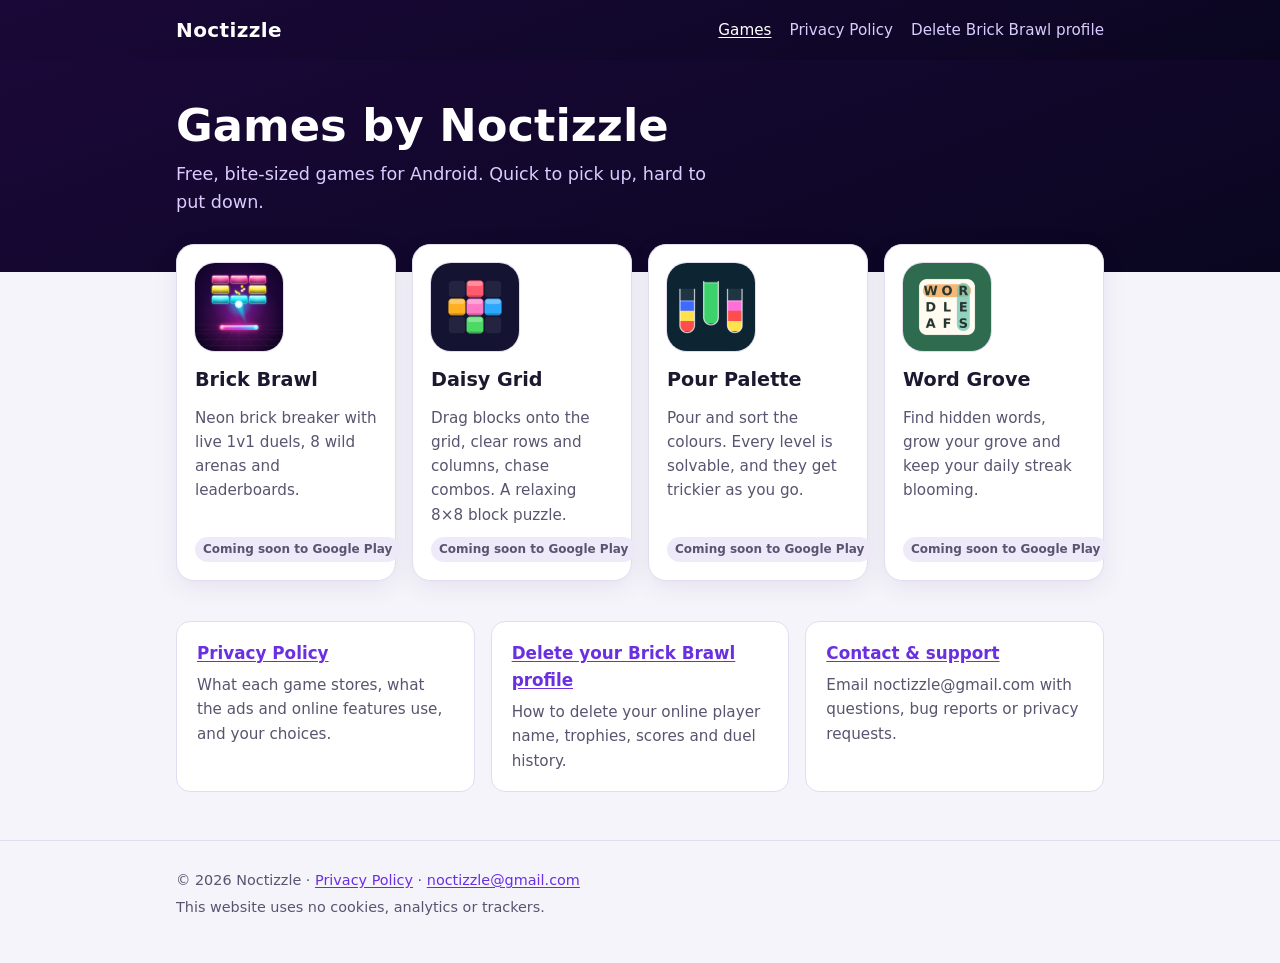
==== index.html @ 05435099 "Publish site from pocket-arcade 3c68134 with uncommitted changes Co-Authored-By: Claude Opus 5.5 <no" ====
<!doctype html>
<html lang="en-GB">
  <head>
    <meta charset="utf-8" />
    <meta name="viewport" content="width=device-width, initial-scale=1" />
    <title>Noctizzle — Games</title>
    <meta
      name="description"
      content="Noctizzle makes Brick Brawl, Daisy Grid, Pour Palette and Word Grove: free casual games for Android."
    />
    <link rel="icon" href="img/favicon.png" />
    <link rel="stylesheet" href="styles.css" />
  </head>
  <body>
    <header class="site-header">
      <div class="wrap">
        <a class="brand" href="./">Noctizzle</a>
        <nav class="site-nav" aria-label="Main">
          <a href="./" aria-current="page">Games</a>
          <a href="privacy.html">Privacy Policy</a>
          <a href="delete-account.html">Delete Brick Brawl profile</a>
        </nav>
      </div>
    </header>

    <main>
      <section class="hero">
        <div class="wrap">
          <h1>Games by Noctizzle</h1>
          <p>Free, bite-sized games for Android. Quick to pick up, hard to put down.</p>
        </div>
      </section>

      <div class="wrap">
        <ul class="games">
          <li class="game" id="brick-brawl">
            <img src="img/brick-brawl.png" alt="Brick Brawl icon" width="88" height="88" />
            <h2>Brick Brawl</h2>
            <p>Neon brick breaker with live 1v1 duels, 8 wild arenas and leaderboards.</p>
            <span class="badge">Coming soon to Google Play</span>
          </li>
          <li class="game" id="daisy-grid">
            <img src="img/daisy-grid.png" alt="Daisy Grid icon" width="88" height="88" />
            <h2>Daisy Grid</h2>
            <p>Drag blocks onto the grid, clear rows and columns, chase combos. A relaxing 8×8 block puzzle.</p>
            <span class="badge">Coming soon to Google Play</span>
          </li>
          <li class="game" id="pour-palette">
            <img src="img/pour-palette.png" alt="Pour Palette icon" width="88" height="88" />
            <h2>Pour Palette</h2>
            <p>Pour and sort the colours. Every level is solvable, and they get trickier as you go.</p>
            <span class="badge">Coming soon to Google Play</span>
          </li>
          <li class="game" id="word-grove">
            <img src="img/word-grove.png" alt="Word Grove icon" width="88" height="88" />
            <h2>Word Grove</h2>
            <p>Find hidden words, grow your grove and keep your daily streak blooming.</p>
            <span class="badge">Coming soon to Google Play</span>
          </li>
        </ul>

        <section class="links" aria-label="Privacy and support">
          <div class="card">
            <h2><a href="privacy.html">Privacy Policy</a></h2>
            <p>What each game stores, what the ads and online features use, and your choices.</p>
          </div>
          <div class="card">
            <h2><a href="delete-account.html">Delete your Brick Brawl profile</a></h2>
            <p>How to delete your online player name, trophies, scores and duel history.</p>
          </div>
          <div class="card">
            <h2><a href="mailto:noctizzle@gmail.com">Contact &amp; support</a></h2>
            <p>Email noctizzle@gmail.com with questions, bug reports or privacy requests.</p>
          </div>
        </section>
      </div>
    </main>

    <footer class="site-footer">
      <div class="wrap">
        <p>
          © 2026 Noctizzle · <a href="privacy.html">Privacy Policy</a> ·
          <a href="mailto:noctizzle@gmail.com">noctizzle@gmail.com</a>
        </p>
        <p>This website uses no cookies, analytics or trackers.</p>
      </div>
    </footer>
  </body>
</html>
---- styles.css ----
/* Noctizzle site. No web fonts, scripts, cookies or trackers: every page is plain HTML + this file. */

:root {
  --bg: #f6f4fb;
  --surface: #ffffff;
  --surface-alt: #efeaf9;
  --text: #1b1830;
  --muted: #59546f;
  --accent: #6a2fe0;
  --accent-text: #ffffff;
  --border: #e1dcef;
  --night-1: #1a0838;
  --night-2: #0a0620;
  color-scheme: light;
}

@media (prefers-color-scheme: dark) {
  :root {
    --bg: #0c0a18;
    --surface: #161328;
    --surface-alt: #1f1b38;
    --text: #f1eefc;
    --muted: #aaa4c7;
    --accent: #b48cff;
    --accent-text: #120d24;
    --border: #2b2648;
    color-scheme: dark;
  }
}

*,
*::before,
*::after {
  box-sizing: border-box;
}

html {
  -webkit-text-size-adjust: 100%;
  text-size-adjust: 100%;
}

body {
  margin: 0;
  background: var(--bg);
  color: var(--text);
  font:
    17px/1.6 system-ui,
    -apple-system,
    'Segoe UI',
    Roboto,
    'Helvetica Neue',
    Arial,
    sans-serif;
}

a {
  color: var(--accent);
  text-underline-offset: 2px;
}

a:focus-visible,
.table-scroll:focus-visible {
  outline: 3px solid var(--accent);
  outline-offset: 2px;
  border-radius: 4px;
}

/* The accent is too dark to see as a focus ring on the night-sky header. */
.site-header a:focus-visible {
  outline-color: #fff;
}

.wrap {
  width: 100%;
  max-width: 960px;
  margin: 0 auto;
  padding: 0 16px;
}

.prose {
  max-width: 720px;
}

/* Header */

.site-header {
  background: linear-gradient(160deg, var(--night-1), var(--night-2));
  color: #fff;
}

.site-header .wrap {
  display: flex;
  flex-wrap: wrap;
  align-items: center;
  justify-content: space-between;
  gap: 8px 24px;
  padding-top: 14px;
  padding-bottom: 14px;
}

.brand {
  color: #fff;
  font-weight: 800;
  font-size: 1.25rem;
  letter-spacing: 0.02em;
  text-decoration: none;
}

.site-nav {
  display: flex;
  flex-wrap: wrap;
  gap: 4px 18px;
  font-size: 0.95rem;
}

.site-nav a {
  color: #d9ccff;
  text-decoration: none;
}

.site-nav a:hover,
.site-nav a[aria-current='page'] {
  color: #fff;
  text-decoration: underline;
}

/* Home */

.hero {
  background: linear-gradient(160deg, var(--night-1), var(--night-2));
  color: #fff;
  padding: 40px 0 56px;
}

.hero h1 {
  margin: 0 0 8px;
  font-size: clamp(1.9rem, 6vw, 2.8rem);
  line-height: 1.15;
}

.hero p {
  margin: 0;
  max-width: 560px;
  color: #d9ccff;
  font-size: 1.1rem;
}

.games {
  display: grid;
  grid-template-columns: repeat(auto-fill, minmax(210px, 1fr));
  gap: 16px;
  margin: -28px 0 40px;
  padding: 0;
  list-style: none;
}

.game {
  display: flex;
  flex-direction: column;
  gap: 10px;
  padding: 18px;
  background: var(--surface);
  border: 1px solid var(--border);
  border-radius: 18px;
  box-shadow: 0 6px 24px rgba(20, 10, 50, 0.08);
}

.game img {
  width: 88px;
  height: 88px;
  border-radius: 20px;
  box-shadow: 0 0 0 1px var(--border);
}

.game h2 {
  margin: 4px 0 0;
  font-size: 1.2rem;
}

.game p {
  margin: 0;
  color: var(--muted);
  font-size: 0.95rem;
}

.badge {
  align-self: flex-start;
  margin-top: auto;
  padding: 3px 8px;
  border-radius: 999px;
  background: var(--surface-alt);
  color: var(--muted);
  font-size: 0.75rem;
  font-weight: 600;
  white-space: nowrap;
}

.links {
  display: grid;
  grid-template-columns: repeat(auto-fill, minmax(260px, 1fr));
  gap: 16px;
  margin-bottom: 48px;
}

.card {
  padding: 18px 20px;
  background: var(--surface);
  border: 1px solid var(--border);
  border-radius: 14px;
}

.card h2 {
  margin: 0 0 6px;
  font-size: 1.05rem;
}

.card p {
  margin: 0;
  color: var(--muted);
  font-size: 0.95rem;
}

/* Documents (privacy policy, deletion page) */

.doc {
  padding: 32px 0 56px;
}

.doc h1 {
  margin: 0 0 4px;
  font-size: clamp(1.7rem, 5vw, 2.2rem);
  line-height: 1.2;
}

.doc .meta {
  margin: 0 0 24px;
  color: var(--muted);
  font-size: 0.95rem;
}

.doc h2 {
  margin: 36px 0 8px;
  padding-top: 8px;
  font-size: 1.3rem;
  line-height: 1.3;
  scroll-margin-top: 16px;
}

.doc h3 {
  margin: 22px 0 6px;
  font-size: 1.08rem;
}

.doc ul,
.doc ol {
  padding-left: 1.3em;
}

.doc li + li {
  margin-top: 4px;
}

.toc,
.note {
  padding: 14px 18px;
  background: var(--surface);
  border: 1px solid var(--border);
  border-radius: 12px;
}

.toc ol {
  margin: 6px 0 0;
}

.note + .toc {
  margin-top: 16px;
}

.note > :first-child {
  margin-top: 0;
}

.note > :last-child {
  margin-bottom: 0;
}

.note {
  border-left: 4px solid var(--accent);
}

.table-scroll {
  overflow-x: auto;
  margin: 12px 0;
  border: 1px solid var(--border);
  border-radius: 12px;
}

table {
  width: 100%;
  border-collapse: collapse;
  font-size: 0.93rem;
}

th,
td {
  padding: 10px 12px;
  border-bottom: 1px solid var(--border);
  text-align: left;
  vertical-align: top;
}

th {
  background: var(--surface-alt);
}

tr:last-child td {
  border-bottom: 0;
}

.button {
  display: inline-block;
  padding: 10px 18px;
  border-radius: 10px;
  background: var(--accent);
  color: var(--accent-text);
  font-weight: 700;
  text-decoration: none;
}

/* Footer */

.site-footer {
  padding: 24px 0 40px;
  border-top: 1px solid var(--border);
  color: var(--muted);
  font-size: 0.9rem;
}

.site-footer p {
  margin: 4px 0;
}
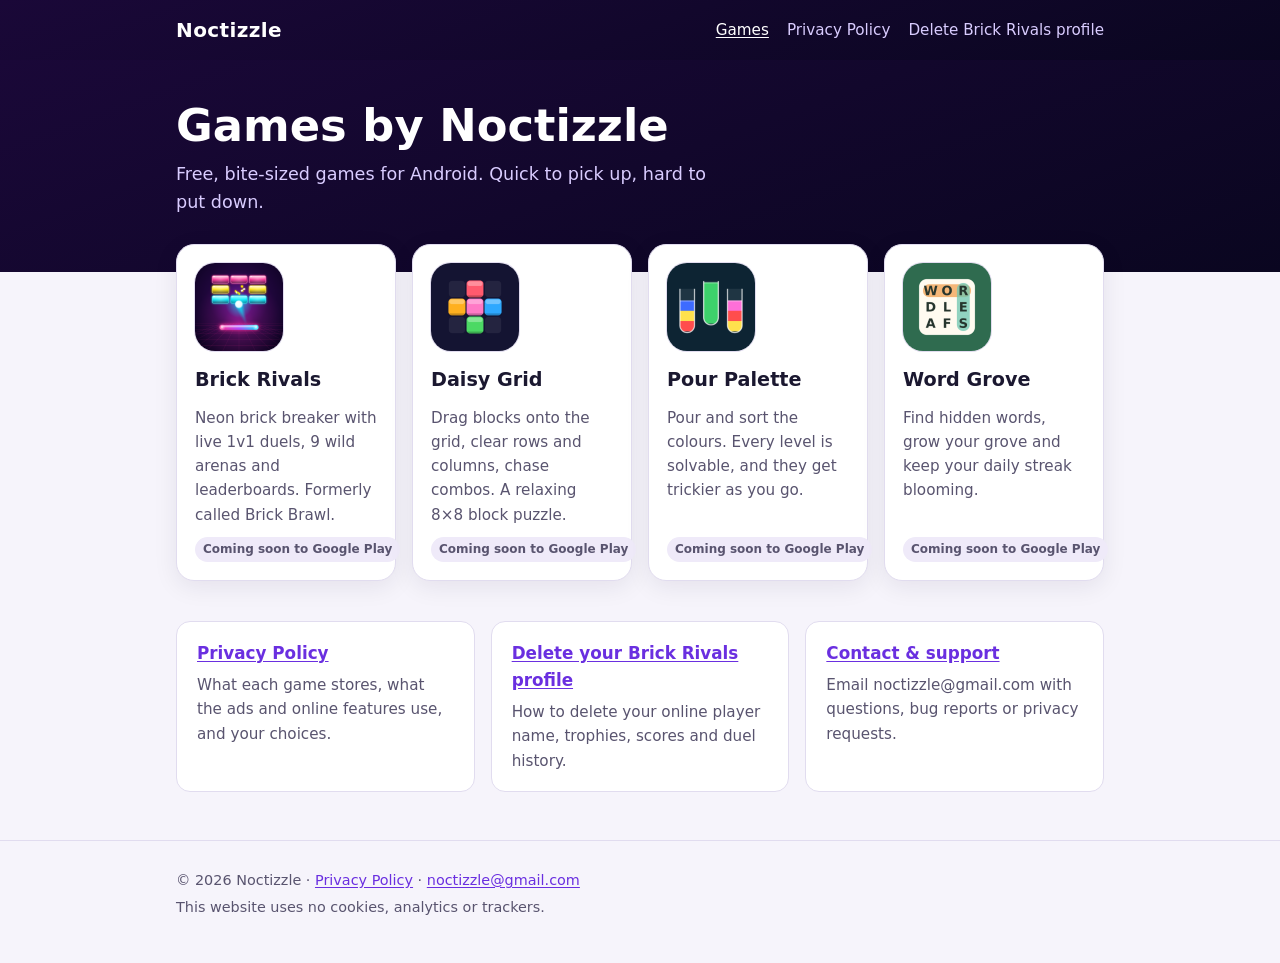
==== commit 25840256: "Publish site from pocket-arcade 4543aaa" ====
--- a/index.html
+++ b/index.html
@@ -6,7 +6,7 @@
     <title>Noctizzle — Games</title>
     <meta
       name="description"
-      content="Noctizzle makes Brick Brawl, Daisy Grid, Pour Palette and Word Grove: free casual games for Android."
+      content="Noctizzle makes Brick Rivals, Daisy Grid, Pour Palette and Word Grove: free casual games for Android."
     />
     <link rel="icon" href="img/favicon.png" />
     <link rel="stylesheet" href="styles.css" />
@@ -18,7 +18,7 @@
         <nav class="site-nav" aria-label="Main">
           <a href="./" aria-current="page">Games</a>
           <a href="privacy.html">Privacy Policy</a>
-          <a href="delete-account.html">Delete Brick Brawl profile</a>
+          <a href="delete-account.html">Delete Brick Rivals profile</a>
         </nav>
       </div>
     </header>
@@ -34,9 +34,9 @@
       <div class="wrap">
         <ul class="games">
           <li class="game" id="brick-brawl">
-            <img src="img/brick-brawl.png" alt="Brick Brawl icon" width="88" height="88" />
-            <h2>Brick Brawl</h2>
-            <p>Neon brick breaker with live 1v1 duels, 8 wild arenas and leaderboards.</p>
+            <img src="img/brick-brawl.png" alt="Brick Rivals icon" width="88" height="88" />
+            <h2>Brick Rivals</h2>
+            <p>Neon brick breaker with live 1v1 duels, 9 wild arenas and leaderboards. Formerly called Brick Brawl.</p>
             <span class="badge">Coming soon to Google Play</span>
           </li>
           <li class="game" id="daisy-grid">
@@ -65,7 +65,7 @@
             <p>What each game stores, what the ads and online features use, and your choices.</p>
           </div>
           <div class="card">
-            <h2><a href="delete-account.html">Delete your Brick Brawl profile</a></h2>
+            <h2><a href="delete-account.html">Delete your Brick Rivals profile</a></h2>
             <p>How to delete your online player name, trophies, scores and duel history.</p>
           </div>
           <div class="card">
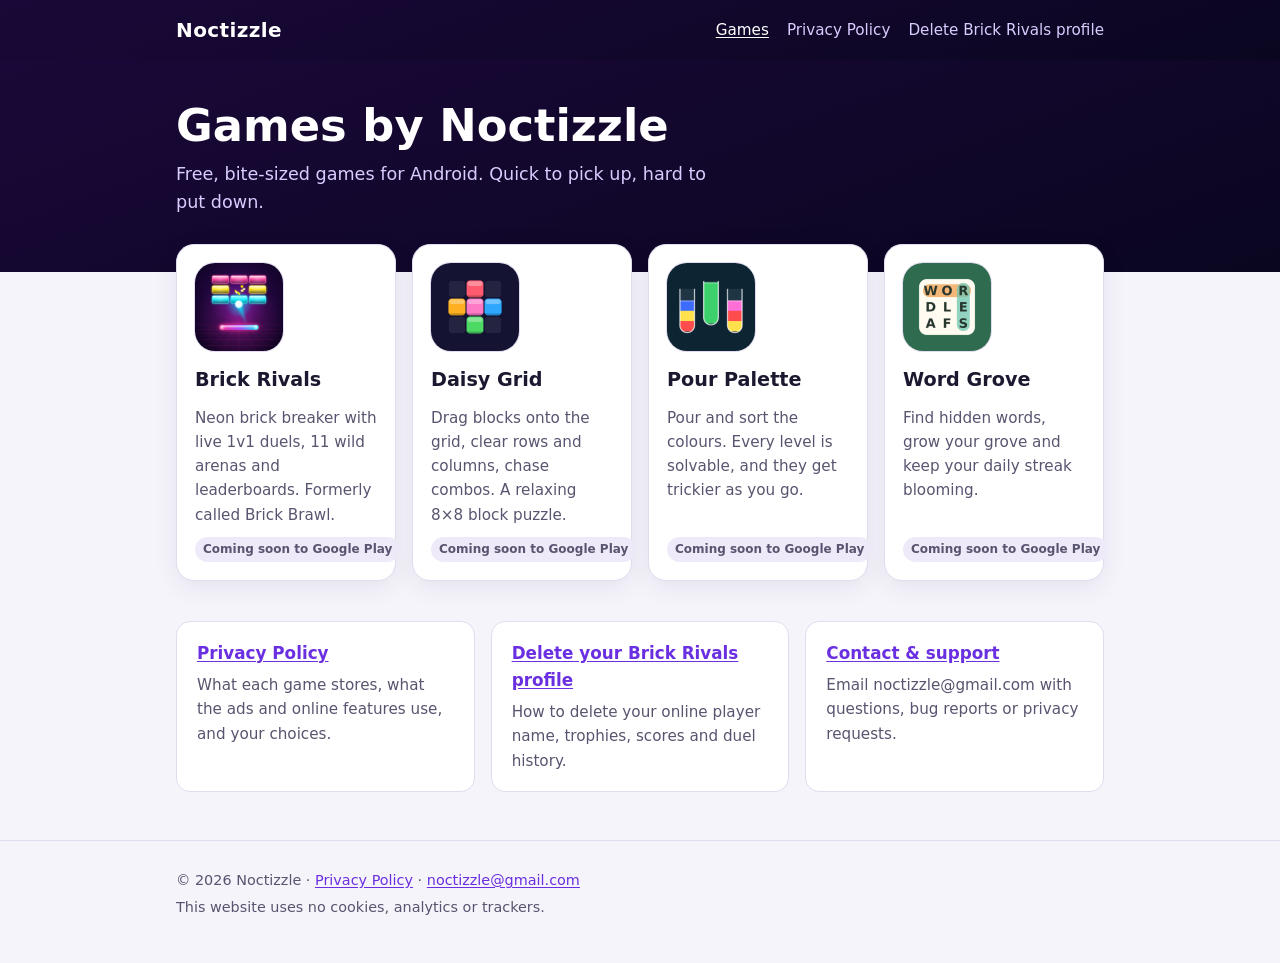
==== commit 7e828cbb: "Publish site from pocket-arcade 21308e5" ====
--- a/index.html
+++ b/index.html
@@ -36,7 +36,7 @@
           <li class="game" id="brick-brawl">
             <img src="img/brick-brawl.png" alt="Brick Rivals icon" width="88" height="88" />
             <h2>Brick Rivals</h2>
-            <p>Neon brick breaker with live 1v1 duels, 9 wild arenas and leaderboards. Formerly called Brick Brawl.</p>
+            <p>Neon brick breaker with live 1v1 duels, 11 wild arenas and leaderboards. Formerly called Brick Brawl.</p>
             <span class="badge">Coming soon to Google Play</span>
           </li>
           <li class="game" id="daisy-grid">
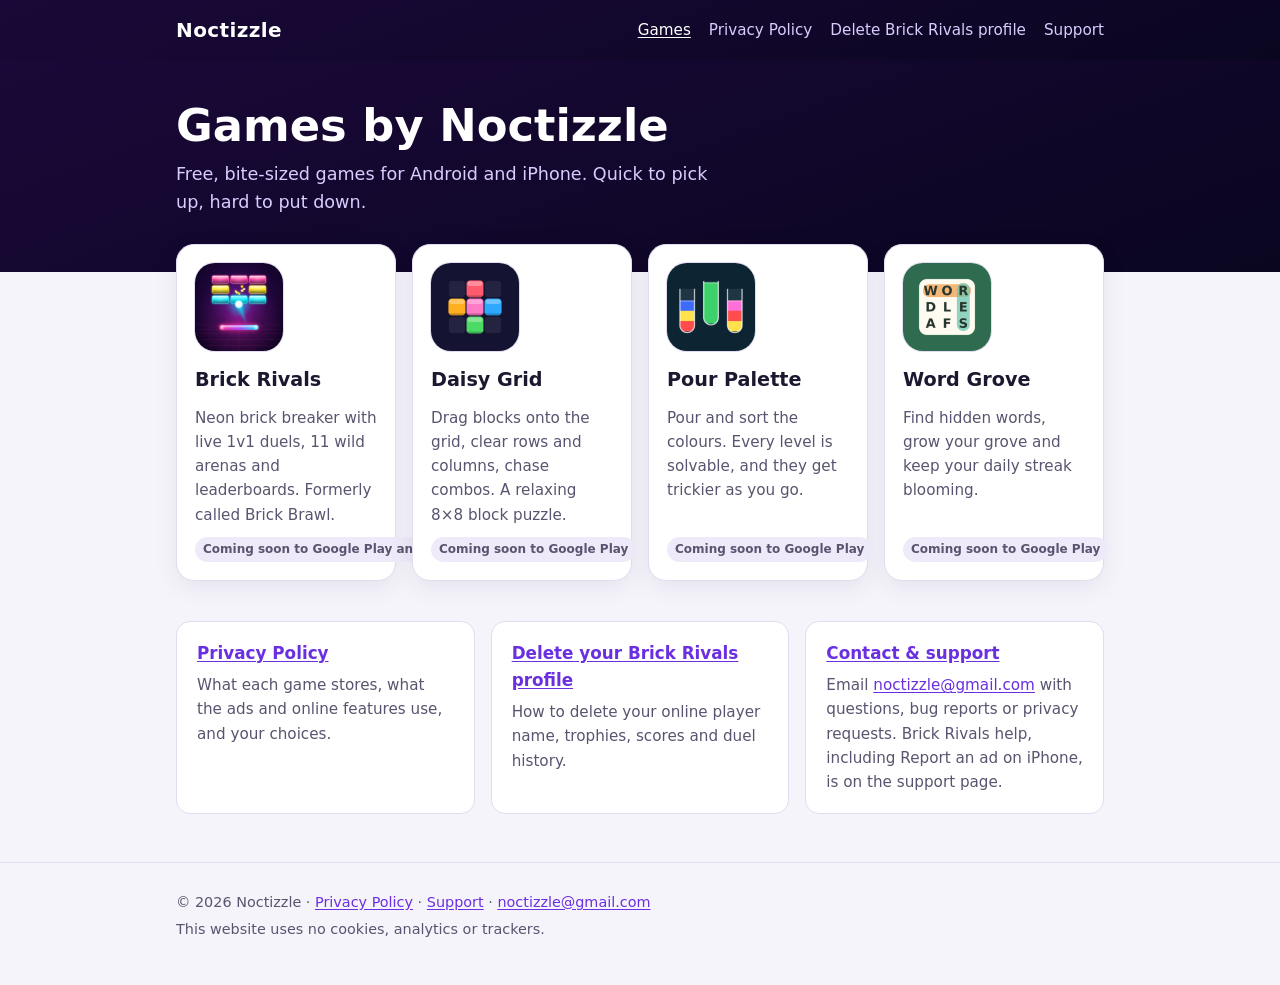
==== commit 000cb1c0: "Publish site from pocket-arcade 858d9f5 Co-Authored-By: Claude Opus 5.5 <noreply@anthropic.com>" ====
--- a/index.html
+++ b/index.html
@@ -6,7 +6,7 @@
     <title>Noctizzle — Games</title>
     <meta
       name="description"
-      content="Noctizzle makes Brick Rivals, Daisy Grid, Pour Palette and Word Grove: free casual games for Android."
+      content="Noctizzle makes Brick Rivals, Daisy Grid, Pour Palette and Word Grove: free casual games for Android and iPhone."
     />
     <link rel="icon" href="img/favicon.png" />
     <link rel="stylesheet" href="styles.css" />
@@ -19,6 +19,7 @@
           <a href="./" aria-current="page">Games</a>
           <a href="privacy.html">Privacy Policy</a>
           <a href="delete-account.html">Delete Brick Rivals profile</a>
+          <a href="support.html">Support</a>
         </nav>
       </div>
     </header>
@@ -27,7 +28,7 @@
       <section class="hero">
         <div class="wrap">
           <h1>Games by Noctizzle</h1>
-          <p>Free, bite-sized games for Android. Quick to pick up, hard to put down.</p>
+          <p>Free, bite-sized games for Android and iPhone. Quick to pick up, hard to put down.</p>
         </div>
       </section>
 
@@ -37,7 +38,7 @@
             <img src="img/brick-brawl.png" alt="Brick Rivals icon" width="88" height="88" />
             <h2>Brick Rivals</h2>
             <p>Neon brick breaker with live 1v1 duels, 11 wild arenas and leaderboards. Formerly called Brick Brawl.</p>
-            <span class="badge">Coming soon to Google Play</span>
+            <span class="badge">Coming soon to Google Play and the App Store</span>
           </li>
           <li class="game" id="daisy-grid">
             <img src="img/daisy-grid.png" alt="Daisy Grid icon" width="88" height="88" />
@@ -69,8 +70,11 @@
             <p>How to delete your online player name, trophies, scores and duel history.</p>
           </div>
           <div class="card">
-            <h2><a href="mailto:noctizzle@gmail.com">Contact &amp; support</a></h2>
-            <p>Email noctizzle@gmail.com with questions, bug reports or privacy requests.</p>
+            <h2><a href="support.html">Contact &amp; support</a></h2>
+            <p>
+              Email <a href="mailto:noctizzle@gmail.com">noctizzle@gmail.com</a> with questions, bug reports or privacy
+              requests. Brick Rivals help, including Report an ad on iPhone, is on the support page.
+            </p>
           </div>
         </section>
       </div>
@@ -79,7 +83,7 @@
     <footer class="site-footer">
       <div class="wrap">
         <p>
-          © 2026 Noctizzle · <a href="privacy.html">Privacy Policy</a> ·
+          © 2026 Noctizzle · <a href="privacy.html">Privacy Policy</a> · <a href="support.html">Support</a> ·
           <a href="mailto:noctizzle@gmail.com">noctizzle@gmail.com</a>
         </p>
         <p>This website uses no cookies, analytics or trackers.</p>
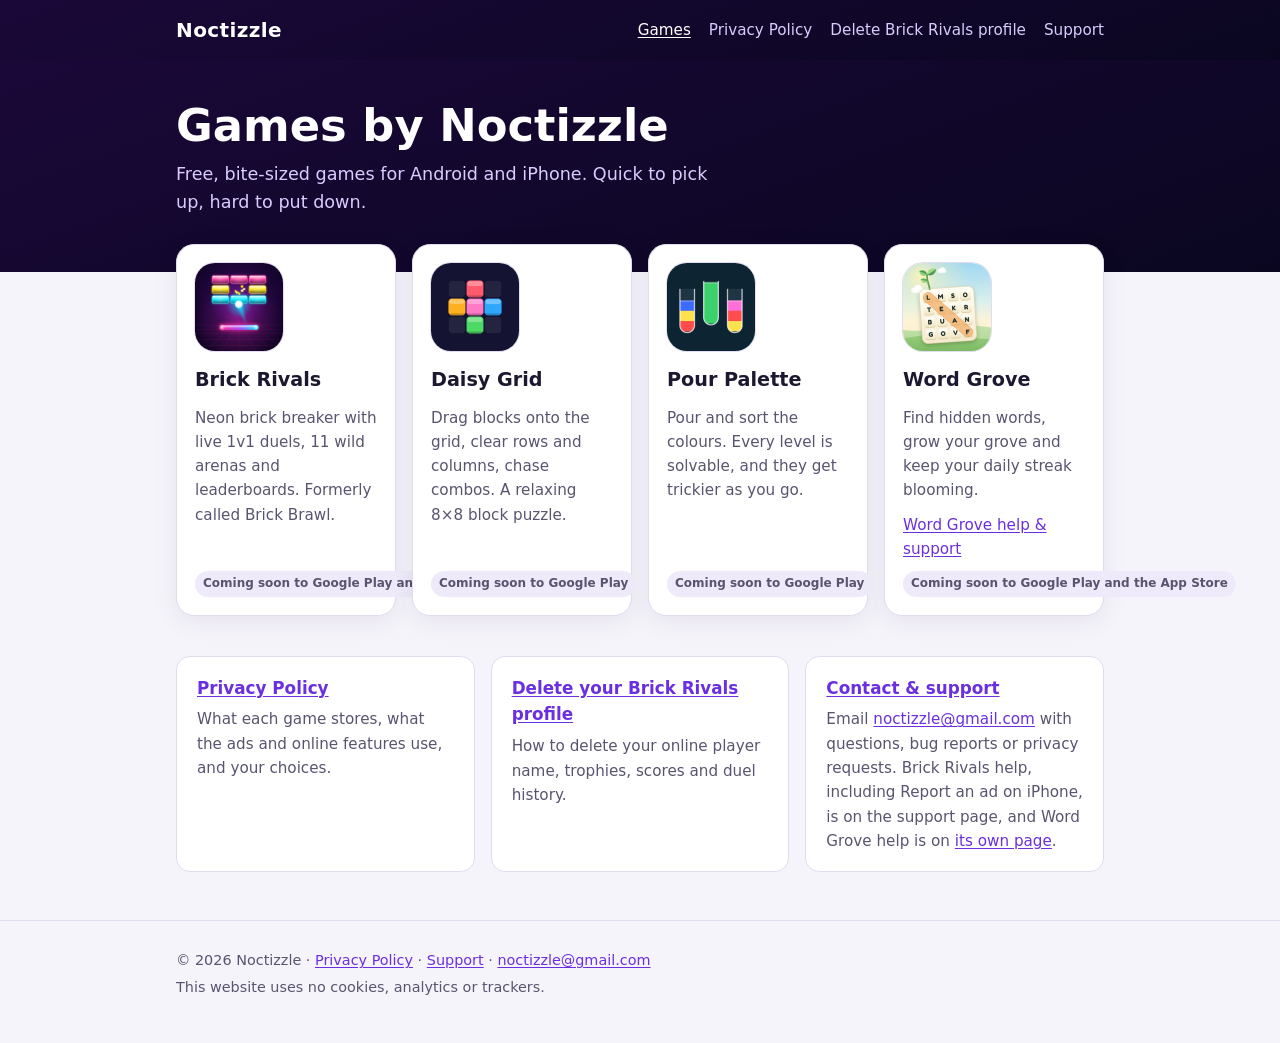
==== commit fedcd665: "Publish site from pocket-arcade cbe841e with uncommitted changes" ====
--- a/index.html
+++ b/index.html
@@ -56,7 +56,8 @@
             <img src="img/word-grove.png" alt="Word Grove icon" width="88" height="88" />
             <h2>Word Grove</h2>
             <p>Find hidden words, grow your grove and keep your daily streak blooming.</p>
-            <span class="badge">Coming soon to Google Play</span>
+            <p><a href="word-grove-support.html">Word Grove help &amp; support</a></p>
+            <span class="badge">Coming soon to Google Play and the App Store</span>
           </li>
         </ul>
 
@@ -73,7 +74,8 @@
             <h2><a href="support.html">Contact &amp; support</a></h2>
             <p>
               Email <a href="mailto:noctizzle@gmail.com">noctizzle@gmail.com</a> with questions, bug reports or privacy
-              requests. Brick Rivals help, including Report an ad on iPhone, is on the support page.
+              requests. Brick Rivals help, including Report an ad on iPhone, is on the support page, and Word Grove help
+              is on <a href="word-grove-support.html">its own page</a>.
             </p>
           </div>
         </section>
--- a/styles.css
+++ b/styles.css
@@ -327,6 +327,94 @@
   text-decoration: none;
 }
 
+/* Press kit */
+
+.press-logo {
+  margin: 8px 0 20px;
+  padding: 20px;
+  border-radius: 18px;
+  background: linear-gradient(160deg, var(--night-1), var(--night-2));
+  text-align: center;
+}
+
+.press-logo img {
+  width: 100%;
+  max-width: 420px;
+  height: auto;
+}
+
+.press-video {
+  display: block;
+  width: 100%;
+  max-width: 300px;
+  height: auto;
+  border-radius: 14px;
+  background: #000;
+}
+
+.facts th {
+  width: 32%;
+}
+
+/* Two screenshots a row on phones, four from tablet width; the art goes one a row, then two. */
+.doc .shots {
+  display: grid;
+  grid-template-columns: repeat(2, minmax(0, 1fr));
+  gap: 18px 16px;
+  margin: 12px 0;
+  padding: 0;
+  list-style: none;
+}
+
+.doc .shots li + li {
+  margin-top: 0;
+}
+
+.doc .shots.art {
+  grid-template-columns: minmax(0, 1fr);
+}
+
+@media (min-width: 600px) {
+  .doc .shots {
+    grid-template-columns: repeat(4, minmax(0, 1fr));
+  }
+
+  .doc .shots.art {
+    grid-template-columns: repeat(2, minmax(0, 1fr));
+  }
+}
+
+.shots a {
+  display: block;
+  color: var(--muted);
+  font-size: 0.85rem;
+  line-height: 1.35;
+  text-decoration: none;
+}
+
+.shots a:hover {
+  color: var(--accent);
+}
+
+.shots img {
+  display: block;
+  width: 100%;
+  height: auto;
+  margin-bottom: 6px;
+  border: 1px solid var(--border);
+  border-radius: 12px;
+}
+
+.shots img.icon {
+  max-width: 160px;
+  border-radius: 28px;
+}
+
+.shots img.on-night {
+  padding: 12px;
+  background: linear-gradient(160deg, var(--night-1), var(--night-2));
+}
+
 /* Footer */
 
 .site-footer {
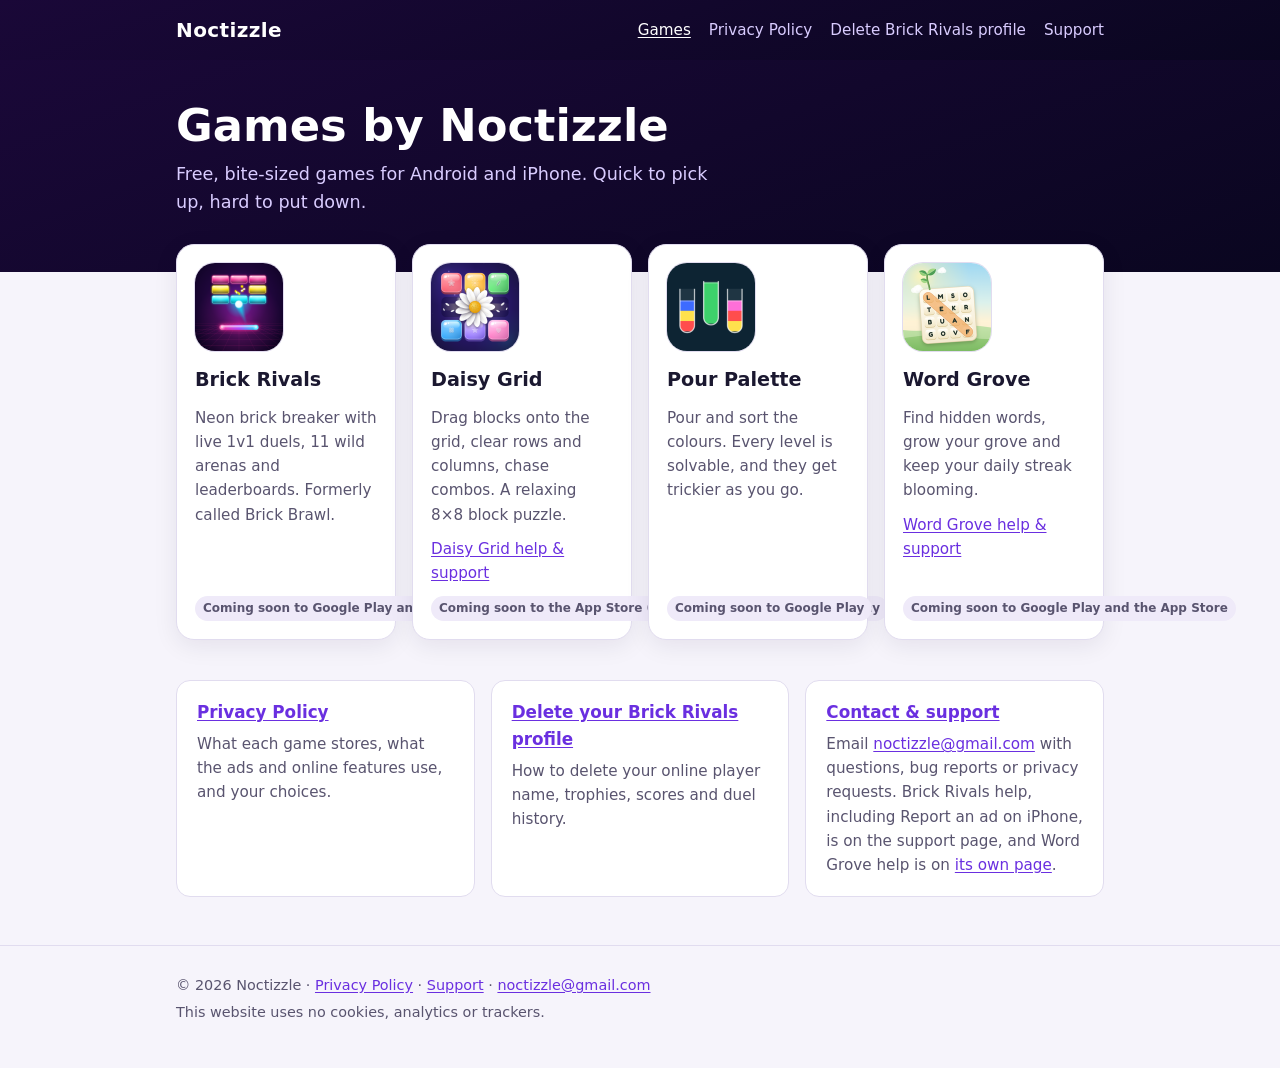
==== commit 5c6f378b: "Publish site: Daisy Grid support page, privacy lines and home-page card (pocket-arcade main 790e1d9," ====
--- a/index.html
+++ b/index.html
@@ -6,7 +6,7 @@
     <title>Noctizzle — Games</title>
     <meta
       name="description"
-      content="Noctizzle makes Brick Rivals, Daisy Grid, Pour Palette and Word Grove: free casual games for Android and iPhone."
+      content="Noctizzle makes Brick Rivals, Daisy Grid, Pour Palette and Word Grove: free casual games for Android, iPhone and iPad."
     />
     <link rel="icon" href="img/favicon.png" />
     <link rel="stylesheet" href="styles.css" />
@@ -44,7 +44,8 @@
             <img src="img/daisy-grid.png" alt="Daisy Grid icon" width="88" height="88" />
             <h2>Daisy Grid</h2>
             <p>Drag blocks onto the grid, clear rows and columns, chase combos. A relaxing 8×8 block puzzle.</p>
-            <span class="badge">Coming soon to Google Play</span>
+            <p><a href="daisy-grid-support.html">Daisy Grid help &amp; support</a></p>
+            <span class="badge">Coming soon to the App Store (iPhone and iPad) and Google Play</span>
           </li>
           <li class="game" id="pour-palette">
             <img src="img/pour-palette.png" alt="Pour Palette icon" width="88" height="88" />
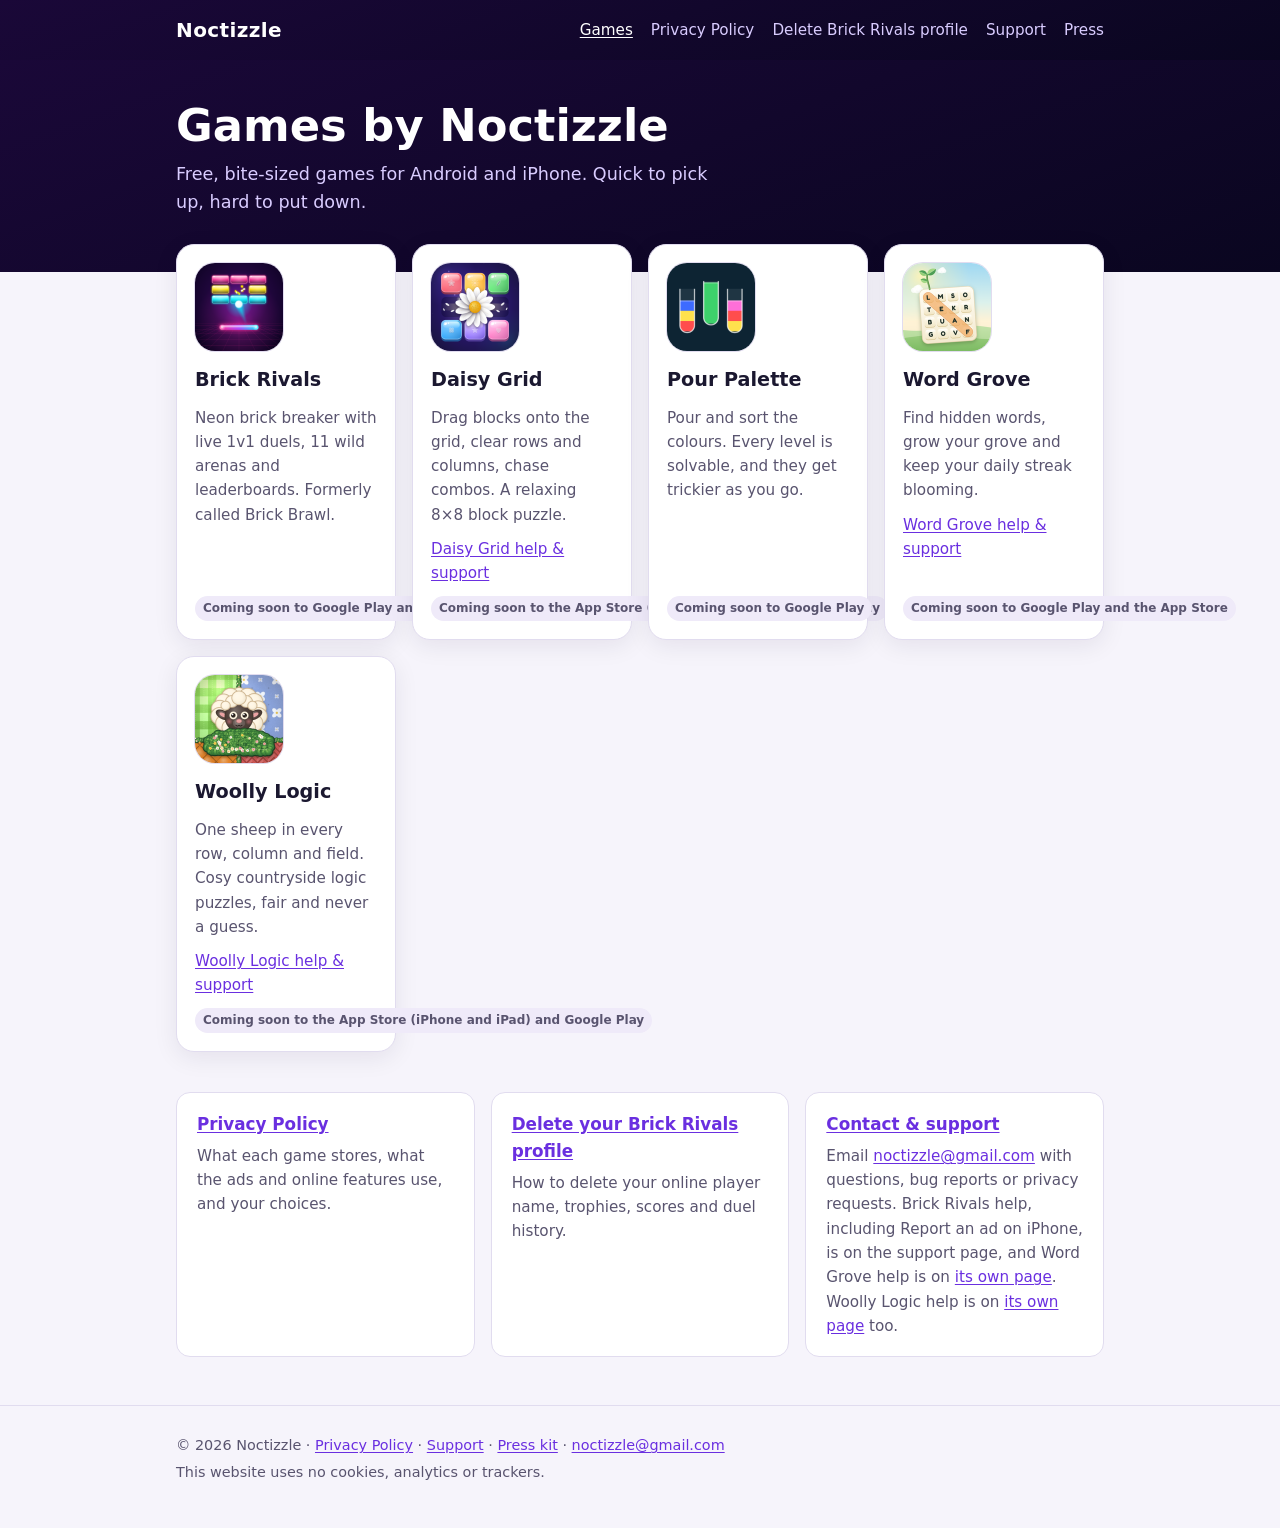
==== commit 3fb4a784: "Publish site from pocket-arcade a551d51" ====
--- a/index.html
+++ b/index.html
@@ -6,7 +6,7 @@
     <title>Noctizzle — Games</title>
     <meta
       name="description"
-      content="Noctizzle makes Brick Rivals, Daisy Grid, Pour Palette and Word Grove: free casual games for Android, iPhone and iPad."
+      content="Noctizzle makes Brick Rivals, Daisy Grid, Pour Palette, Word Grove and Woolly Logic: free casual games for Android, iPhone and iPad."
     />
     <link rel="icon" href="img/favicon.png" />
     <link rel="stylesheet" href="styles.css" />
@@ -20,6 +20,7 @@
           <a href="privacy.html">Privacy Policy</a>
           <a href="delete-account.html">Delete Brick Rivals profile</a>
           <a href="support.html">Support</a>
+          <a href="press.html">Press</a>
         </nav>
       </div>
     </header>
@@ -60,6 +61,13 @@
             <p><a href="word-grove-support.html">Word Grove help &amp; support</a></p>
             <span class="badge">Coming soon to Google Play and the App Store</span>
           </li>
+          <li class="game" id="woolly-logic">
+            <img src="img/woolly-logic.png" alt="Woolly Logic icon" width="88" height="88" />
+            <h2>Woolly Logic</h2>
+            <p>One sheep in every row, column and field. Cosy countryside logic puzzles, fair and never a guess.</p>
+            <p><a href="woolly-logic-support.html">Woolly Logic help &amp; support</a></p>
+            <span class="badge">Coming soon to the App Store (iPhone and iPad) and Google Play</span>
+          </li>
         </ul>
 
         <section class="links" aria-label="Privacy and support">
@@ -76,7 +84,8 @@
             <p>
               Email <a href="mailto:noctizzle@gmail.com">noctizzle@gmail.com</a> with questions, bug reports or privacy
               requests. Brick Rivals help, including Report an ad on iPhone, is on the support page, and Word Grove help
-              is on <a href="word-grove-support.html">its own page</a>.
+              is on <a href="word-grove-support.html">its own page</a>. Woolly Logic help is on
+              <a href="woolly-logic-support.html">its own page</a> too.
             </p>
           </div>
         </section>
@@ -87,7 +96,7 @@
       <div class="wrap">
         <p>
           © 2026 Noctizzle · <a href="privacy.html">Privacy Policy</a> · <a href="support.html">Support</a> ·
-          <a href="mailto:noctizzle@gmail.com">noctizzle@gmail.com</a>
+          <a href="press.html">Press kit</a> · <a href="mailto:noctizzle@gmail.com">noctizzle@gmail.com</a>
         </p>
         <p>This website uses no cookies, analytics or trackers.</p>
       </div>
--- a/styles.css
+++ b/styles.css
@@ -1,4 +1,5 @@
-/* Noctizzle site. No web fonts, scripts, cookies or trackers: every page is plain HTML + this file. */
+/* Noctizzle site. No web fonts, cookies or trackers: every page is plain HTML + this file. The one script is the
+   challenge page's (c/), which reads the code in its link on the device and sends nothing. */
 
 :root {
   --bg: #f6f4fb;
@@ -415,6 +416,74 @@
   background: linear-gradient(160deg, var(--night-1), var(--night-2));
 }
 
+/* Challenge page (c/): a friend's Brick Rivals code, big, with the ways to play it */
+
+.challenge-code {
+  margin: 16px 0;
+  padding: 18px 16px;
+  border-radius: 18px;
+  background: linear-gradient(160deg, var(--night-1), var(--night-2));
+  color: #fff;
+  text-align: center;
+}
+
+.challenge-label {
+  margin: 0 0 4px;
+  color: #d9ccff;
+  font-size: 0.8rem;
+  font-weight: 700;
+  letter-spacing: 0.1em;
+  text-transform: uppercase;
+}
+
+.code-big {
+  margin: 0;
+  font:
+    700 clamp(1.5rem, 7.5vw, 2.4rem) / 1.25 ui-monospace,
+    Menlo,
+    Consolas,
+    'Roboto Mono',
+    monospace;
+  letter-spacing: 0.06em;
+  overflow-wrap: anywhere;
+  user-select: all;
+}
+
+.actions {
+  display: flex;
+  flex-wrap: wrap;
+  gap: 10px;
+}
+
+button.button {
+  border: 0;
+  font: inherit;
+  font-weight: 700;
+  cursor: pointer;
+}
+
+.button.secondary {
+  border: 1px solid var(--border);
+  background: var(--surface-alt);
+  color: var(--text);
+}
+
+.button:focus-visible {
+  outline: 3px solid var(--accent);
+  outline-offset: 2px;
+}
+
+.status {
+  min-height: 1.6em;
+  color: var(--muted);
+  font-size: 0.95rem;
+}
+
+.fine-print {
+  color: var(--muted);
+  font-size: 0.9rem;
+}
+
 /* Footer */
 
 .site-footer {
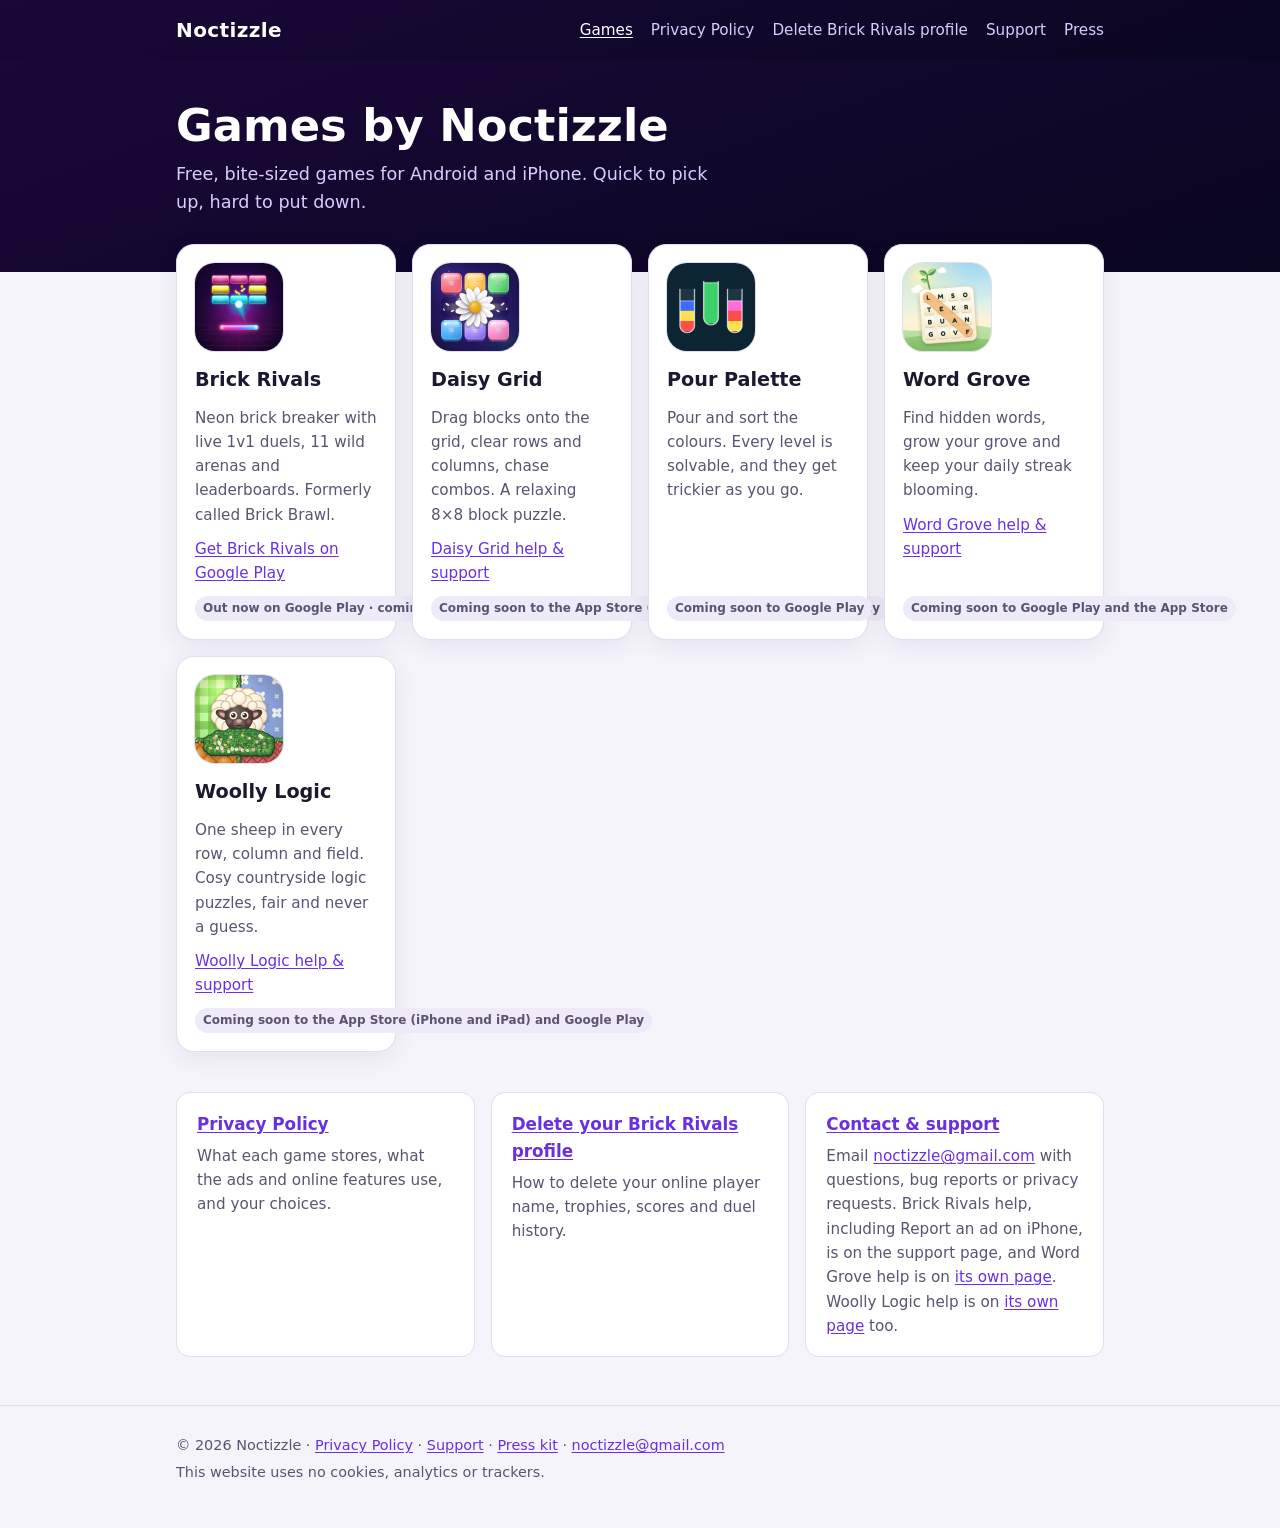
==== commit d3d69271: "Publish site from pocket-arcade 2aedc05 Co-Authored-By: Claude Opus 5.5 <noreply@anthropic.com>" ====
--- a/index.html
+++ b/index.html
@@ -39,7 +39,12 @@
             <img src="img/brick-brawl.png" alt="Brick Rivals icon" width="88" height="88" />
             <h2>Brick Rivals</h2>
             <p>Neon brick breaker with live 1v1 duels, 11 wild arenas and leaderboards. Formerly called Brick Brawl.</p>
-            <span class="badge">Coming soon to Google Play and the App Store</span>
+            <p>
+              <a href="https://play.google.com/store/apps/details?id=com.noctizzle.brickbrawl"
+                >Get Brick Rivals on Google Play</a
+              >
+            </p>
+            <span class="badge">Out now on Google Play · coming soon to the App Store</span>
           </li>
           <li class="game" id="daisy-grid">
             <img src="img/daisy-grid.png" alt="Daisy Grid icon" width="88" height="88" />
